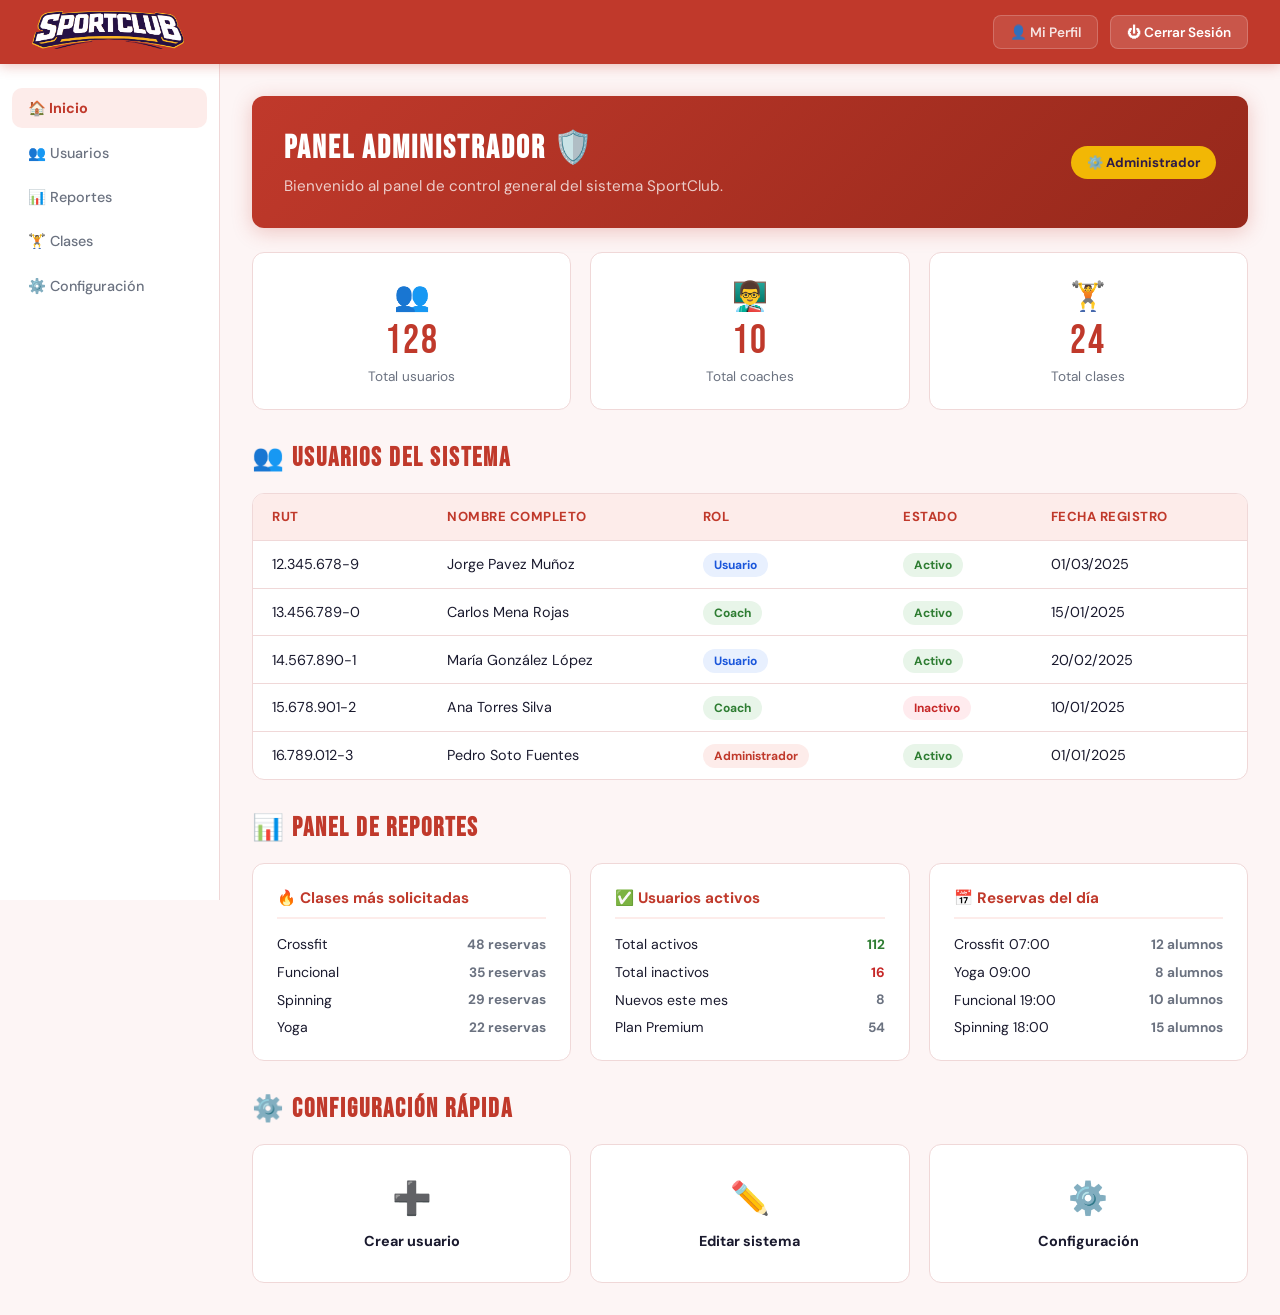
==== pages/dashboard-admin.html @ 4fe84a3b "Agregando Dashboard Administrador" ====
<!DOCTYPE html>
<html lang="es">
<head>
  <meta charset="UTF-8">
  <meta name="viewport" content="width=device-width, initial-scale=1.0">
  <title>SportClub - Dashboard Administrador</title>
  <link href="https://fonts.googleapis.com/css2?family=Bebas+Neue&family=DM+Sans:wght@400;500;600;700&display=swap" rel="stylesheet">
  <link rel="stylesheet" href="../css/dashboard-admin.css">
</head>
<body>

  <!-- HEADER -->
  <header class="header">
    <div class="header-left">
      <img src="../assets/img/logo.png" alt="SportClub" class="header-logo">
    </div>
    <div class="header-right">
      <a href="#" class="btn-header">👤 Mi Perfil</a>
      <a href="../pages/login.html" class="btn-header btn-logout">⏻ Cerrar Sesión</a>
    </div>
  </header>

  <div class="layout">

    <!-- SIDEBAR -->
    <aside class="sidebar">
      <nav class="sidebar-nav">
        <a href="#inicio" class="nav-item active">🏠 Inicio</a>
        <a href="#usuarios" class="nav-item">👥 Usuarios</a>
        <a href="#reportes" class="nav-item">📊 Reportes</a>
        <a href="#clases" class="nav-item">🏋️ Clases</a>
        <a href="#configuracion" class="nav-item">⚙️ Configuración</a>
      </nav>
    </aside>

    <!-- CONTENIDO PRINCIPAL -->
    <main class="main">

      <!-- BIENVENIDA + STATS -->
      <section class="section" id="inicio">
        <div class="welcome-card">
          <div>
            <h1 class="welcome-title">Panel Administrador 🛡️</h1>
            <p class="welcome-msg">Bienvenido al panel de control general del sistema SportClub.</p>
          </div>
          <div class="welcome-badge">⚙️ Administrador</div>
        </div>

        <div class="stats-grid">
          <div class="stat-card">
            <span class="stat-icon">👥</span>
            <span class="stat-num">128</span>
            <span class="stat-label">Total usuarios</span>
          </div>
          <div class="stat-card">
            <span class="stat-icon">👨‍🏫</span>
            <span class="stat-num">10</span>
            <span class="stat-label">Total coaches</span>
          </div>
          <div class="stat-card">
            <span class="stat-icon">🏋️</span>
            <span class="stat-num">24</span>
            <span class="stat-label">Total clases</span>
          </div>
        </div>
      </section>

      <!-- TABLA USUARIOS -->
      <section class="section" id="usuarios">
        <h2 class="section-title">👥 Usuarios del Sistema</h2>
        <div class="table-wrap">
          <table class="tabla">
            <thead>
              <tr>
                <th>RUT</th>
                <th>Nombre completo</th>
                <th>Rol</th>
                <th>Estado</th>
                <th>Fecha registro</th>
              </tr>
            </thead>
            <tbody>
              <tr>
                <td>12.345.678-9</td>
                <td>Jorge Pavez Muñoz</td>
                <td><span class="rol rol-usuario">Usuario</span></td>
                <td><span class="badge badge-active">Activo</span></td>
                <td>01/03/2025</td>
              </tr>
              <tr>
                <td>13.456.789-0</td>
                <td>Carlos Mena Rojas</td>
                <td><span class="rol rol-coach">Coach</span></td>
                <td><span class="badge badge-active">Activo</span></td>
                <td>15/01/2025</td>
              </tr>
              <tr>
                <td>14.567.890-1</td>
                <td>María González López</td>
                <td><span class="rol rol-usuario">Usuario</span></td>
                <td><span class="badge badge-active">Activo</span></td>
                <td>20/02/2025</td>
              </tr>
              <tr>
                <td>15.678.901-2</td>
                <td>Ana Torres Silva</td>
                <td><span class="rol rol-coach">Coach</span></td>
                <td><span class="badge badge-inactive">Inactivo</span></td>
                <td>10/01/2025</td>
              </tr>
              <tr>
                <td>16.789.012-3</td>
                <td>Pedro Soto Fuentes</td>
                <td><span class="rol rol-admin">Administrador</span></td>
                <td><span class="badge badge-active">Activo</span></td>
                <td>01/01/2025</td>
              </tr>
            </tbody>
          </table>
        </div>
      </section>

      <!-- PANEL REPORTES -->
      <section class="section" id="reportes">
        <h2 class="section-title">📊 Panel de Reportes</h2>
        <div class="reportes-grid">

          <div class="reporte-card">
            <h3>🔥 Clases más solicitadas</h3>
            <ul class="reporte-list">
              <li><span>Crossfit</span><span class="reporte-val">48 reservas</span></li>
              <li><span>Funcional</span><span class="reporte-val">35 reservas</span></li>
              <li><span>Spinning</span><span class="reporte-val">29 reservas</span></li>
              <li><span>Yoga</span><span class="reporte-val">22 reservas</span></li>
            </ul>
          </div>

          <div class="reporte-card">
            <h3>✅ Usuarios activos</h3>
            <ul class="reporte-list">
              <li><span>Total activos</span><span class="reporte-val badge-active-text">112</span></li>
              <li><span>Total inactivos</span><span class="reporte-val badge-inactive-text">16</span></li>
              <li><span>Nuevos este mes</span><span class="reporte-val">8</span></li>
              <li><span>Plan Premium</span><span class="reporte-val">54</span></li>
            </ul>
          </div>

          <div class="reporte-card">
            <h3>📅 Reservas del día</h3>
            <ul class="reporte-list">
              <li><span>Crossfit 07:00</span><span class="reporte-val">12 alumnos</span></li>
              <li><span>Yoga 09:00</span><span class="reporte-val">8 alumnos</span></li>
              <li><span>Funcional 19:00</span><span class="reporte-val">10 alumnos</span></li>
              <li><span>Spinning 18:00</span><span class="reporte-val">15 alumnos</span></li>
            </ul>
          </div>

        </div>
      </section>

      <!-- CONFIGURACIÓN -->
      <section class="section" id="configuracion">
        <h2 class="section-title">⚙️ Configuración Rápida</h2>
        <div class="config-grid">
          <button class="btn-config btn-crear">
            <span class="config-icon">➕</span>
            <span class="config-label">Crear usuario</span>
          </button>
          <button class="btn-config btn-editar">
            <span class="config-icon">✏️</span>
            <span class="config-label">Editar sistema</span>
          </button>
          <button class="btn-config btn-settings">
            <span class="config-icon">⚙️</span>
            <span class="config-label">Configuración</span>
          </button>
        </div>
      </section>

    </main>
  </div>

</body>
</html>
---- css/dashboard-admin.css ----
*, *::before, *::after { box-sizing: border-box; margin: 0; padding: 0; }

:root {
  --red: #c0392b;
  --red-dark: #96281b;
  --red-light: #fdecea;
  --purple: #2E1A47;
  --gold: #F2B705;
  --bg: #fdf5f5;
  --surface: #ffffff;
  --text: #1a1a2e;
  --muted: #6b7280;
  --border: #f0d8d8;
  --sidebar-w: 220px;
  --header-h: 64px;
  --radius: 12px;
}

body {
  font-family: 'DM Sans', sans-serif;
  background: var(--bg);
  color: var(--text);
  min-height: 100vh;
}

/* ── HEADER ── */
.header {
  background: var(--red);
  height: var(--header-h);
  display: flex;
  align-items: center;
  justify-content: space-between;
  padding: 0 2rem;
  position: fixed;
  top: 0; left: 0; right: 0;
  z-index: 100;
  box-shadow: 0 2px 12px rgba(192,57,43,0.3);
}

.header-logo { height: 38px; width: auto; }
.header-right { display: flex; gap: 0.75rem; align-items: center; }

.btn-header {
  text-decoration: none;
  font-size: 0.85rem;
  font-weight: 600;
  padding: 0.45rem 1rem;
  border-radius: 8px;
  color: rgba(255,255,255,0.85);
  background: rgba(255,255,255,0.1);
  border: 1px solid rgba(255,255,255,0.2);
  transition: background 0.2s, color 0.2s;
}

.btn-header:hover { background: rgba(255,255,255,0.2); color: #fff; }
.btn-logout { background: rgba(255,255,255,0.15); color: #fff; }

/* ── LAYOUT ── */
.layout {
  display: flex;
  margin-top: var(--header-h);
  min-height: calc(100vh - var(--header-h));
}

/* ── SIDEBAR ── */
.sidebar {
  width: var(--sidebar-w);
  background: var(--surface);
  border-right: 1px solid var(--border);
  position: fixed;
  top: var(--header-h);
  bottom: 0;
  left: 0;
  padding: 1.5rem 0;
}

.sidebar-nav {
  display: flex;
  flex-direction: column;
  gap: 0.25rem;
  padding: 0 0.75rem;
}

.nav-item {
  text-decoration: none;
  color: var(--muted);
  font-size: 0.9rem;
  font-weight: 500;
  padding: 0.7rem 1rem;
  border-radius: 10px;
  transition: background 0.2s, color 0.2s;
  display: flex;
  align-items: center;
  gap: 0.6rem;
}

.nav-item:hover, .nav-item.active {
  background: var(--red-light);
  color: var(--red);
  font-weight: 700;
}

/* ── MAIN ── */
.main {
  margin-left: var(--sidebar-w);
  flex: 1;
  padding: 2rem;
  display: flex;
  flex-direction: column;
  gap: 2rem;
}

.section-title {
  font-family: 'Bebas Neue', sans-serif;
  font-size: 1.6rem;
  letter-spacing: 2px;
  color: var(--red);
  margin-bottom: 1.2rem;
}

/* ── BIENVENIDA ── */
.welcome-card {
  background: linear-gradient(135deg, var(--red) 0%, var(--red-dark) 100%);
  border-radius: var(--radius);
  padding: 2rem;
  display: flex;
  justify-content: space-between;
  align-items: center;
  box-shadow: 0 4px 20px rgba(192,57,43,0.25);
  margin-bottom: 1.5rem;
}

.welcome-title {
  font-family: 'Bebas Neue', sans-serif;
  font-size: 2rem;
  letter-spacing: 2px;
  color: #fff;
  margin-bottom: 0.5rem;
}

.welcome-msg { color: rgba(255,255,255,0.75); font-size: 0.95rem; }

.welcome-badge {
  background: var(--gold);
  color: var(--purple);
  font-size: 0.82rem;
  font-weight: 700;
  padding: 0.5rem 1rem;
  border-radius: 100px;
  white-space: nowrap;
}

/* ── STATS ── */
.stats-grid {
  display: grid;
  grid-template-columns: repeat(3, 1fr);
  gap: 1.2rem;
}

.stat-card {
  background: var(--surface);
  border: 1px solid var(--border);
  border-radius: var(--radius);
  padding: 1.5rem;
  display: flex;
  flex-direction: column;
  align-items: center;
  gap: 0.4rem;
  text-align: center;
}

.stat-icon { font-size: 1.8rem; }

.stat-num {
  font-family: 'Bebas Neue', sans-serif;
  font-size: 2.5rem;
  color: var(--red);
  letter-spacing: 2px;
  line-height: 1;
}

.stat-label { color: var(--muted); font-size: 0.85rem; }

/* ── TABLA ── */
.table-wrap {
  background: var(--surface);
  border-radius: var(--radius);
  border: 1px solid var(--border);
  overflow: hidden;
}

.tabla { width: 100%; border-collapse: collapse; }

.tabla th {
  background: var(--red-light);
  color: var(--red);
  font-size: 0.82rem;
  font-weight: 700;
  letter-spacing: 0.5px;
  text-transform: uppercase;
  padding: 0.9rem 1.2rem;
  text-align: left;
}

.tabla td {
  padding: 0.9rem 1.2rem;
  font-size: 0.9rem;
  color: var(--text);
  border-top: 1px solid var(--border);
}

.tabla tr:hover td { background: #fff8f8; }

.badge {
  font-size: 0.75rem;
  font-weight: 700;
  padding: 0.25rem 0.7rem;
  border-radius: 100px;
}

.badge-active { background: #e8f5e9; color: #2e7d32; }
.badge-inactive { background: #ffebee; color: #c62828; }

.rol {
  font-size: 0.75rem;
  font-weight: 700;
  padding: 0.25rem 0.7rem;
  border-radius: 100px;
}

.rol-usuario { background: #e8f0fe; color: #1a56db; }
.rol-coach { background: #e8f5e9; color: #2e7d32; }
.rol-admin { background: var(--red-light); color: var(--red); }

/* ── REPORTES ── */
.reportes-grid {
  display: grid;
  grid-template-columns: repeat(3, 1fr);
  gap: 1.2rem;
}

.reporte-card {
  background: var(--surface);
  border: 1px solid var(--border);
  border-radius: var(--radius);
  padding: 1.5rem;
}

.reporte-card h3 {
  font-size: 0.95rem;
  font-weight: 700;
  color: var(--red);
  margin-bottom: 1rem;
  padding-bottom: 0.6rem;
  border-bottom: 2px solid var(--red-light);
}

.reporte-list {
  list-style: none;
  display: flex;
  flex-direction: column;
  gap: 0.6rem;
}

.reporte-list li {
  display: flex;
  justify-content: space-between;
  align-items: center;
  font-size: 0.88rem;
  color: var(--text);
}

.reporte-val {
  font-weight: 700;
  color: var(--muted);
  font-size: 0.85rem;
}

.badge-active-text { color: #2e7d32; }
.badge-inactive-text { color: #c62828; }

/* ── CONFIGURACIÓN ── */
.config-grid {
  display: grid;
  grid-template-columns: repeat(3, 1fr);
  gap: 1.2rem;
}

.btn-config {
  background: var(--surface);
  border: 1.5px solid var(--border);
  border-radius: var(--radius);
  padding: 2rem 1.5rem;
  display: flex;
  flex-direction: column;
  align-items: center;
  gap: 0.8rem;
  cursor: pointer;
  transition: transform 0.2s, box-shadow 0.2s, border-color 0.2s;
  font-family: 'DM Sans', sans-serif;
}

.btn-config:hover {
  transform: translateY(-3px);
  box-shadow: 0 8px 24px rgba(192,57,43,0.12);
  border-color: var(--red);
}

.config-icon { font-size: 2rem; }

.config-label {
  font-size: 0.9rem;
  font-weight: 700;
  color: var(--text);
}

.btn-crear:hover .config-label { color: var(--red); }
.btn-editar:hover .config-label { color: var(--red); }
.btn-settings:hover .config-label { color: var(--red); }

/* ── RESPONSIVE ── */
@media (max-width: 768px) {
  .sidebar { display: none; }
  .main { margin-left: 0; padding: 1.5rem; }
  .stats-grid, .reportes-grid, .config-grid { grid-template-columns: 1fr; }
  .welcome-card { flex-direction: column; gap: 1rem; }
}
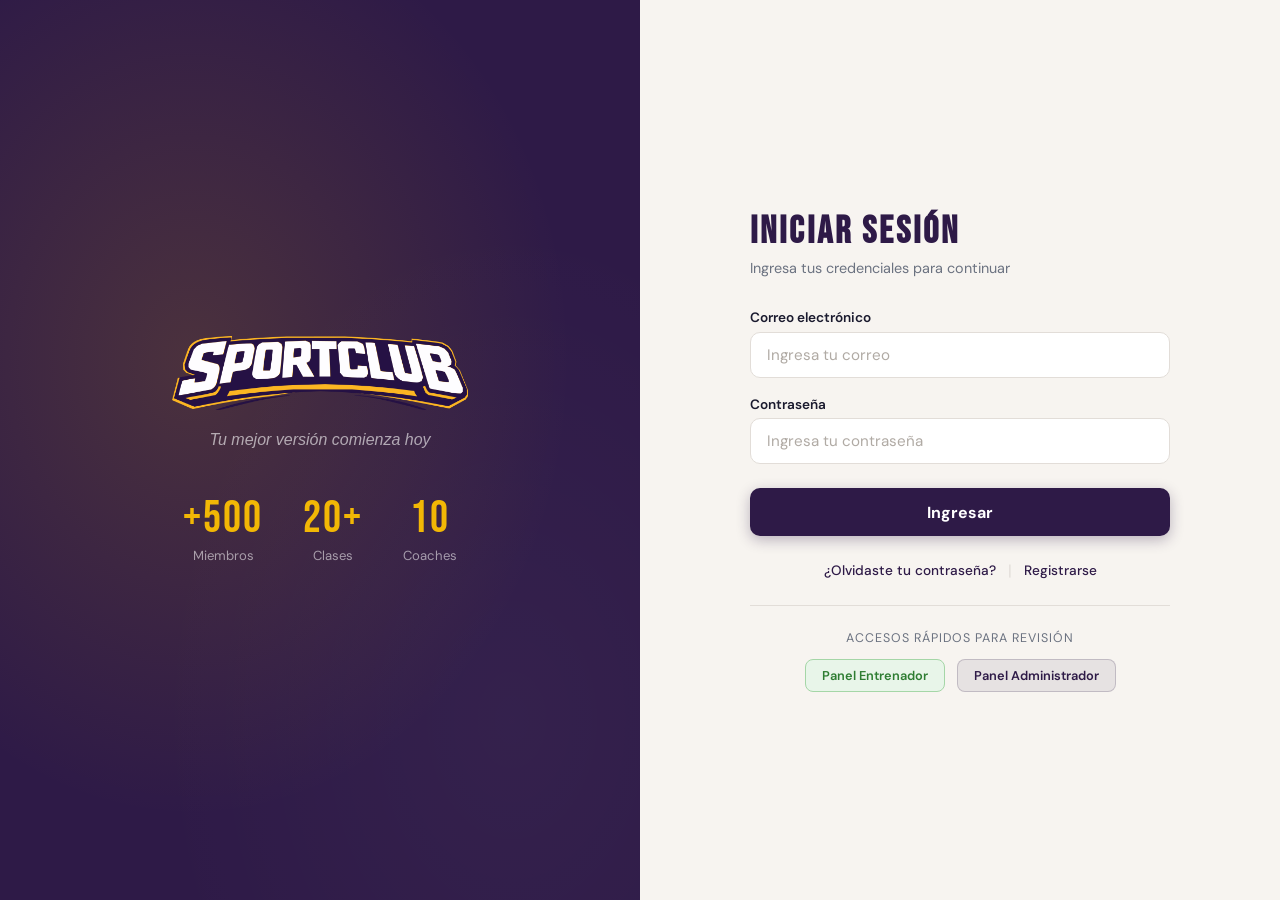
==== commit e9e79950: "Agregando login funcional con JavaScript y redireccion por rol" ====
--- a/pages/dashboard-admin.html
+++ b/pages/dashboard-admin.html
@@ -40,7 +40,13 @@
       <section class="section" id="inicio">
         <div class="welcome-card">
           <div>
-            <h1 class="welcome-title">Panel Administrador 🛡️</h1>
+            const user = JSON.parse(localStorage.getItem("user"));
+
+if (!user) {
+  window.location.href = "login.html";
+}
+
+document.getElementById("nombre-usuario").textContent = user.nombre + " " + user.apellido;
             <p class="welcome-msg">Bienvenido al panel de control general del sistema SportClub.</p>
           </div>
           <div class="welcome-badge">⚙️ Administrador</div>
@@ -179,6 +185,6 @@
 
     </main>
   </div>
-
+<script src="../js/dashboard-admin.js"></script>
 </body>
 </html>
--- a/css/dashboard-admin.css
+++ b/css/dashboard-admin.css
@@ -37,7 +37,7 @@
   box-shadow: 0 2px 12px rgba(192,57,43,0.3);
 }
 
-.header-logo { height: 38px; width: auto; }
+.header-logo { height: 54px; width: auto; }
 .header-right { display: flex; gap: 0.75rem; align-items: center; }
 
 .btn-header {
